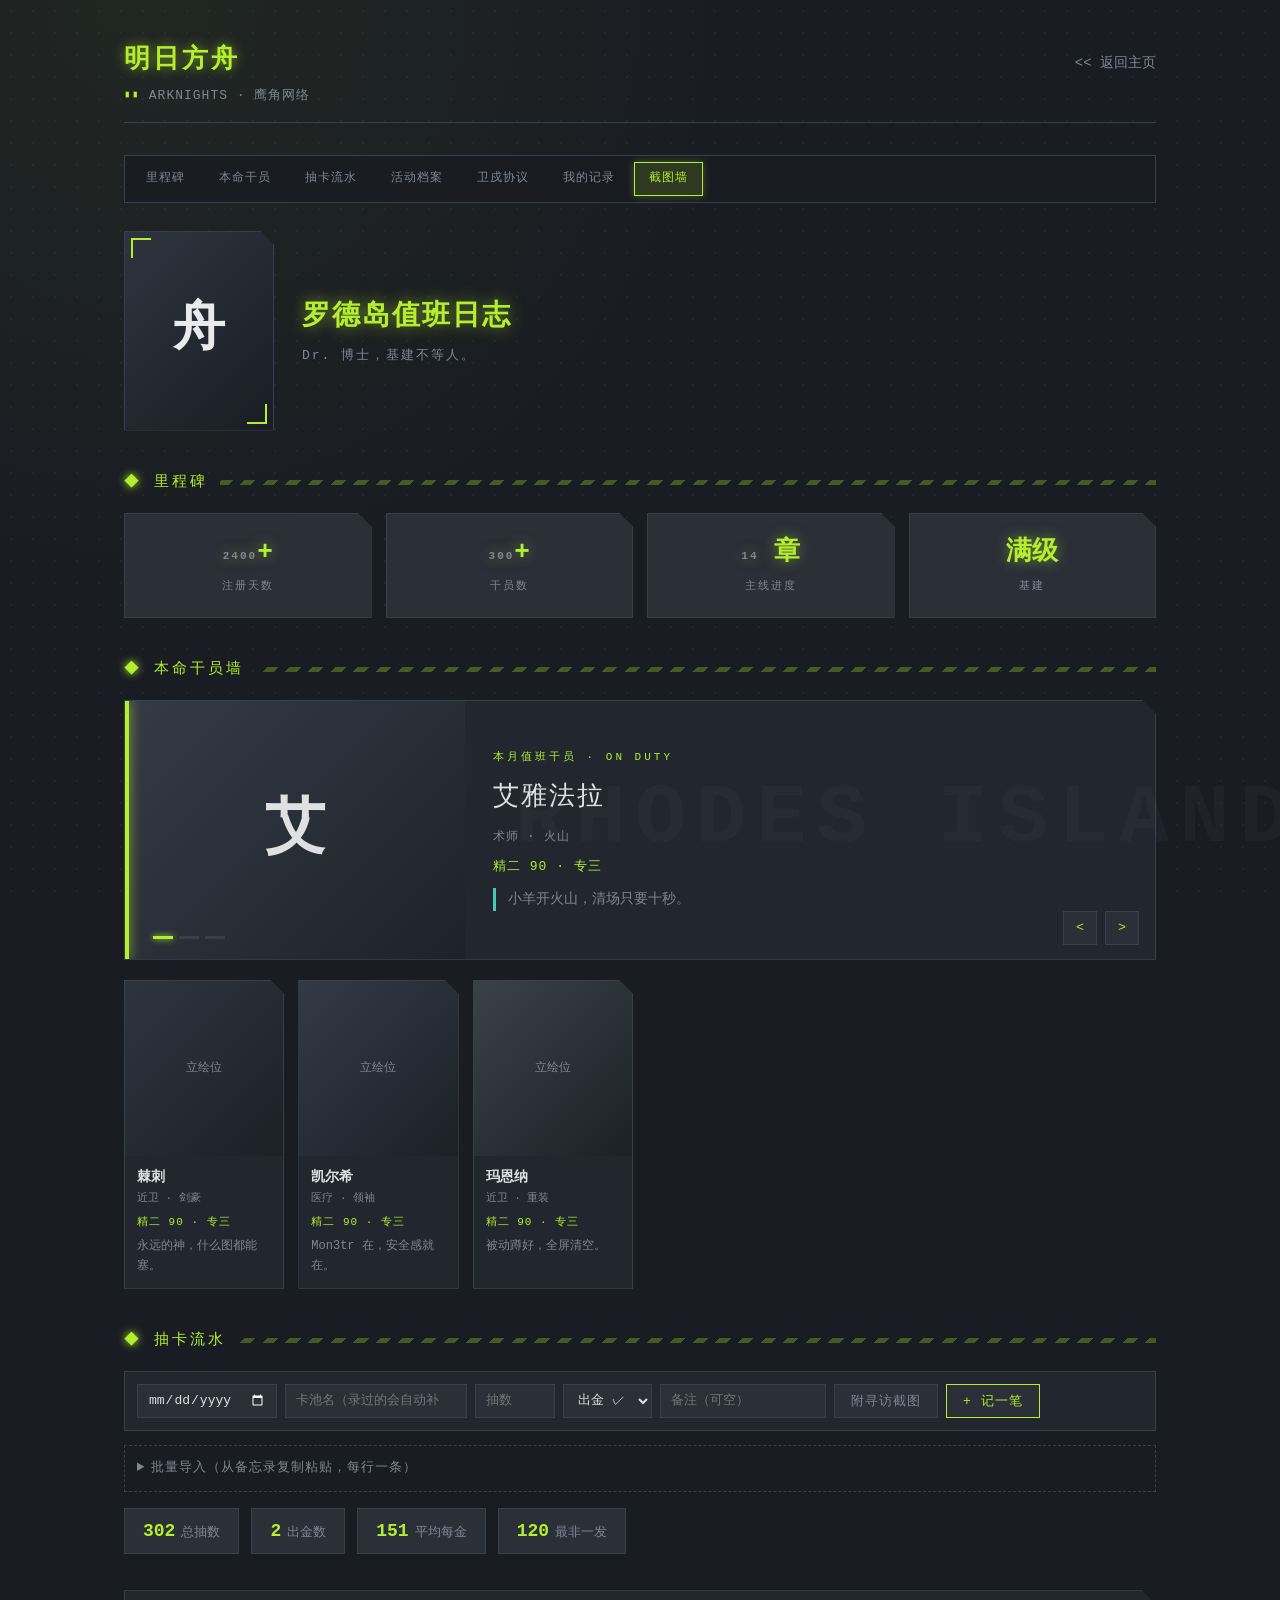
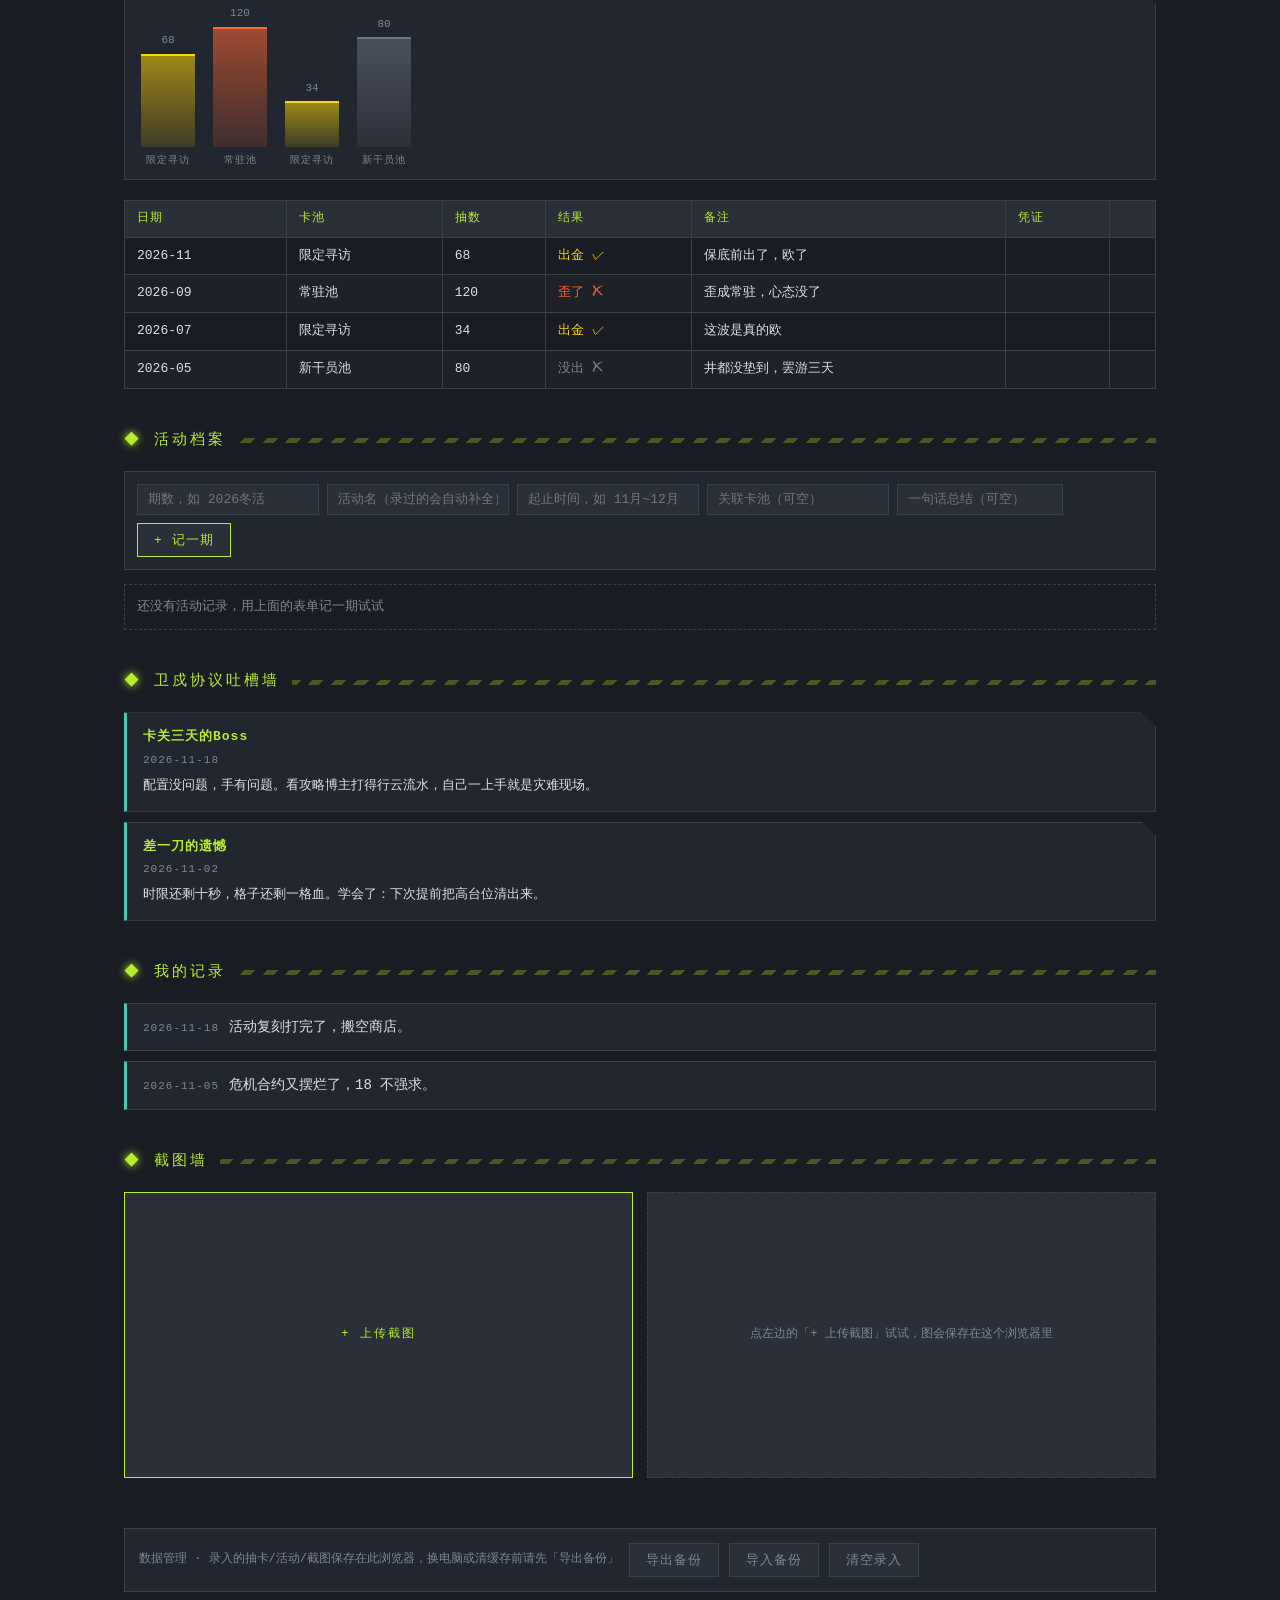
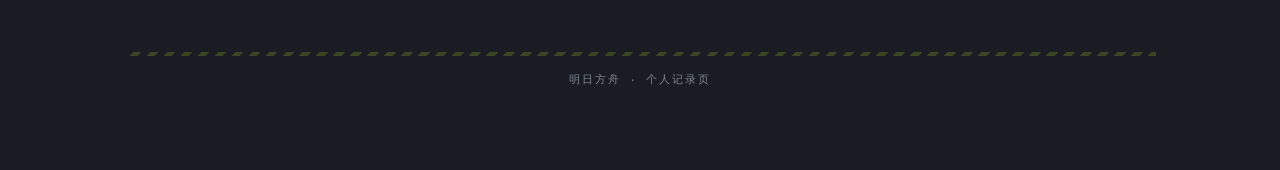
==== arknights.html @ 9fef0d07 "Add files via upload" ====
<!DOCTYPE html>
<html lang="zh-CN">
<head>
  <meta charset="UTF-8">
  <meta name="viewport" content="width=device-width, initial-scale=1.0">
  <title>明日方舟 - 我的游戏档案</title>
  <link rel="stylesheet" href="style.css">
</head>
<body class="theme-ak">
  <div class="wrap">

    <div class="topbar">
      <div>
        <h1>明日方舟</h1>
        <div class="subtitle">ARKNIGHTS · 鹰角网络</div>
      </div>
      <a class="back" href="index.html">&lt;&lt; 返回主页</a>
    </div>

    <!-- ===== 板块导航条（滚动到对应板块会自动高亮） ===== -->
    <nav class="pagenav" id="pagenav">
      <a href="#milestones">里程碑</a>
      <a href="#ops">本命干员</a>
      <a href="#gacha">抽卡流水</a>
      <a href="#events">活动档案</a>
      <a href="#rant">卫戍协议</a>
      <a href="#notes">我的记录</a>
      <a href="#shots">截图墙</a>
    </nav>

    <div class="hero">
      <!-- 想换封面图：把图片放进 covers 文件夹，然后改成 <img src="covers/ak.jpg"> -->
      <div class="poster" style="background:linear-gradient(135deg,#2e343e,#1a1d24)">舟</div>
      <div>
        <h2>罗德岛值班日志</h2>
        <div class="en">Dr. 博士，基建不等人。</div>
      </div>
    </div>

    <!-- ===== 里程碑（数字自动从0滚动） ===== -->
    <section id="milestones">
      <div class="sec-title">里程碑</div>
      <div class="milestones" id="ms"></div>
    </section>

    <!-- ===== 本命干员 ===== -->
    <section id="ops">
      <div class="sec-title">本命干员墙</div>

      <!-- 本月值班干员（大卡轮播，数据在页面底部 script 的 featured 里改） -->
      <div class="featured" id="featured"></div>

      <div class="ops">
        <!-- 加一个干员：复制一个整段 <div class="op">...</div> 改内容
             立绘：把图片放进 covers 文件夹，把占位 div 换成 <img src="covers/干员名.jpg"> -->
        <div class="op">
          <div class="art" style="background:linear-gradient(135deg,#2e343e,#1c2128)">立绘位</div>
          <div class="opinfo">
            <div class="opname">棘刺</div>
            <div class="opclass">近卫 · 剑豪</div>
            <div class="lv">精二 90 · 专三</div>
            <div class="opfav">永远的神，什么图都能塞。</div>
          </div>
        </div>
        <div class="op">
          <div class="art" style="background:linear-gradient(135deg,#333a46,#1c2128)">立绘位</div>
          <div class="opinfo">
            <div class="opname">凯尔希</div>
            <div class="opclass">医疗 · 领袖</div>
            <div class="lv">精二 90 · 专三</div>
            <div class="opfav">Mon3tr 在，安全感就在。</div>
          </div>
        </div>
        <div class="op">
          <div class="art" style="background:linear-gradient(135deg,#3a4148,#1c2128)">立绘位</div>
          <div class="opinfo">
            <div class="opname">玛恩纳</div>
            <div class="opclass">近卫 · 重装</div>
            <div class="lv">精二 90 · 专三</div>
            <div class="opfav">被动蹲好，全屏清空。</div>
          </div>
        </div>
      </div>
    </section>

    <!-- ===== 抽卡流水（表单录入，数据保存在浏览器里；想改示例数据才动底部 script 里的数组） ===== -->
    <section id="gacha">
      <div class="sec-title">抽卡流水</div>

      <form class="addform" id="gform">
        <input type="date" id="gf_date" required>
        <input type="text" id="gf_pool" placeholder="卡池名（录过的会自动补全）" list="poolList" required>
        <input type="number" id="gf_pulls" placeholder="抽数" min="1" required>
        <select id="gf_result">
          <option value="gold">出金 ✓</option>
          <option value="off">歪了 ✗</option>
          <option value="miss">没出 ✗</option>
        </select>
        <input type="text" id="gf_note" placeholder="备注（可空）" size="18">
        <input type="file" id="gf_shot" accept="image/*" hidden>
        <button class="btn ghost" type="button" id="gf_shotbtn">附寻访截图</button>
        <button class="btn" type="submit">+ 记一笔</button>
      </form>

      <details class="importbox">
        <summary>批量导入（从备忘录复制粘贴，每行一条）</summary>
        <textarea id="gbulk" placeholder="每行一条，竖线分隔：日期|卡池|抽数|结果(gold/off/miss)|备注可空&#10;例：2026-03|限定寻访|96|gold|大保底出"></textarea>
        <button class="btn ghost" id="gbulk_btn" type="button">导入</button>
        <span id="gbulk_msg"></span>
      </details>

      <div class="stats" id="gstats"></div>
      <div class="chart" id="chart"></div>
      <table class="gtable">
        <thead>
          <tr><th>日期</th><th>卡池</th><th>抽数</th><th>结果</th><th>备注</th><th>凭证</th><th></th></tr>
        </thead>
        <tbody id="gbody"></tbody>
      </table>
    </section>

    <!-- ===== 活动档案（每期活动一条，页面上直接录） ===== -->
    <section id="events">
      <div class="sec-title">活动档案</div>

      <form class="addform" id="eform">
        <input type="text" id="ef_phase" placeholder="期数，如 2026冬活" required>
        <input type="text" id="ef_name" placeholder="活动名（录过的会自动补全）" list="eventList" required>
        <input type="text" id="ef_time" placeholder="起止时间，如 11月~12月">
        <input type="text" id="ef_pool" placeholder="关联卡池（可空）" list="poolList">
        <input type="text" id="ef_sum" placeholder="一句话总结（可空）" size="18">
        <button class="btn" type="submit">+ 记一期</button>
      </form>

      <div id="eventlist"></div>
    </section>

    <!-- ===== 卫戍协议吐槽墙（复制一个 <div class="rant"> 就能加新吐槽） ===== -->
    <section id="rant">
      <div class="sec-title">卫戍协议吐槽墙</div>
      <div class="rant">
        <div class="rt">卡关三天的Boss</div>
        <div class="rd">2026-11-18</div>
        <div class="rb">配置没问题，手有问题。看攻略博主打得行云流水，自己一上手就是灾难现场。</div>
      </div>
      <div class="rant">
        <div class="rt">差一刀的遗憾</div>
        <div class="rd">2026-11-02</div>
        <div class="rb">时限还剩十秒，格子还剩一格血。学会了：下次提前把高台位清出来。</div>
      </div>
    </section>

    <!-- ===== 我的记录（复制一个 <li> 就能加新记录） ===== -->
    <section id="notes">
      <div class="sec-title">我的记录</div>
      <ul class="notes">
        <li><span class="date">2026-11-18</span>活动复刻打完了，搬空商店。</li>
        <li><span class="date">2026-11-05</span>危机合约又摆烂了，18 不强求。</li>
      </ul>
    </section>

    <!-- ===== 截图墙（点 + 上传截图，保存在浏览器里；上传后悬停可删除） ===== -->
    <section id="shots">
      <div class="sec-title">截图墙</div>
      <div class="shots" id="shotgrid"></div>
      <input type="file" id="shotfile" accept="image/*" multiple hidden>
    </section>

    <!-- ===== 数据管理（录入的数据都存在此浏览器，清缓存前先导出备份） ===== -->
    <div class="databar">
      <span>数据管理 · 录入的抽卡/活动/截图保存在此浏览器，换电脑或清缓存前请先「导出备份」</span>
      <button class="btn ghost" id="exp_btn" type="button">导出备份</button>
      <button class="btn ghost" id="imp_btn" type="button">导入备份</button>
      <button class="btn ghost" id="clr_btn" type="button">清空录入</button>
      <input type="file" id="imp_file" accept=".json" hidden>
    </div>

    <footer>明日方舟 · 个人记录页</footer>
  </div>

  <!-- 点击小图时的大图层 -->
  <div id="lightbox"><img alt=""></div>

  <!-- 自动补全候选（内容由脚本自动维护） -->
  <datalist id="poolList"></datalist>
  <datalist id="eventList"></datalist>

  <script>
    // ==================== 浏览器本地存取 ====================
    const store = {
      get(key, def) { try { return JSON.parse(localStorage.getItem(key)) ?? def } catch { return def } },
      set(key, val) { localStorage.setItem(key, JSON.stringify(val)); },
    };
    const K_GACHA = "ak_gacha", K_EVENTS = "ak_events", K_SHOTS = "ak_shots";

    // ==================== 自动补全候选维护 ====================
    function refreshDatalist(id, values) {
      document.getElementById(id).innerHTML =
        [...new Set(values.filter(Boolean))].map(v => `<option value="${v}">`).join("");
    }

    // ==================== 里程碑数据 ====================
    // target 填数字（会自动滚动），纯文字的用 text 字段
    const miles = [
      { target: 2400, suffix: "+",  label: "注册天数" },
      { target: 300,  suffix: "+",  label: "干员数" },
      { target: 14,   suffix: " 章", label: "主线进度" },
      { text: "满级",               label: "基建" },
    ];
    document.getElementById("ms").innerHTML = miles.map(m => `
      <div class="mile">
        <b>${m.text !== undefined ? m.text : `<span class="num" data-target="${m.target}">0</span>${m.suffix}`}</b>
        <span>${m.label}</span>
      </div>`).join("");

    const easeOut = p => 1 - Math.pow(1 - p, 3);
    function rollNum(el) {
      const target = +el.dataset.target, dur = 1400, t0 = performance.now();
      (function step(now) {
        const p = Math.min(1, (now - t0) / dur);
        el.textContent = Math.round(target * easeOut(p));
        if (p < 1) requestAnimationFrame(step);
      })(t0);
    }
    const numIO = new IntersectionObserver(es => es.forEach(e => {
      if (e.isIntersecting) { rollNum(e.target); numIO.unobserve(e.target); }
    }), { threshold: 0.4 });
    document.querySelectorAll(".num").forEach(el => numIO.observe(el));

    // ==================== 本月值班干员（大卡轮播） ====================
    // 加一个干员就在数组里加一项；art 填立绘路径如 "covers/羊.jpg"，留空显示占位字
    const featured = [
      { name: "艾雅法拉", cls: "术师 · 火山", lv: "精二 90 · 专三", quote: "小羊开火山，清场只要十秒。", bg: "linear-gradient(135deg,#343b45,#1e222a)", art: "" },
      { name: "史尔特尔", cls: "近卫 · 熔火", lv: "精二 90 · 专三", quote: "黄昏降临，Boss 蒸发。", bg: "linear-gradient(135deg,#3d3a33,#1e1d18)", art: "" },
      { name: "浊心斯卡蒂", cls: "辅助 · 涌潮", lv: "精二 90 · 专三", quote: "红蒂一挂，全队永动。", bg: "linear-gradient(135deg,#2c333d,#1a1f27)", art: "" },
    ];
    const featBox = document.getElementById("featured");
    let fi = 0, featTimer;

    function renderFeatured() {
      const f = featured[fi];
      featBox.innerHTML = `
        <div class="fart" style="background:${f.bg}">
          ${f.art ? `<img src="${f.art}" alt="${f.name}">` : `<div class="ph">${f.name[0]}</div>`}
        </div>
        <div class="finfo">
          <div class="ftag">本月值班干员 · ON DUTY</div>
          <div class="fname">${f.name}</div>
          <div class="fcls">${f.cls}</div>
          <div class="flv">${f.lv}</div>
          <div class="fquote">${f.quote}</div>
        </div>
        <div class="fdots">${featured.map((_, i) => `<i class="${i === fi ? "on" : ""}" data-i="${i}"></i>`).join("")}</div>
        <div class="fnav">
          <button data-d="-1">&lt;</button>
          <button data-d="1">&gt;</button>
        </div>`;
    }
    function nextFeat(d) { fi = (fi + d + featured.length) % featured.length; renderFeatured(); }
    featBox.addEventListener("click", e => {
      const btn = e.target.closest("[data-d]"), dot = e.target.closest("[data-i]");
      if (btn) nextFeat(+btn.dataset.d);
      if (dot) { fi = +dot.dataset.i; renderFeatured(); }
    });
    function autoFeat() { clearInterval(featTimer); featTimer = setInterval(() => nextFeat(1), 6000); }
    renderFeatured();
    autoFeat();

    // ==================== 抽卡流水 ====================
    // 下面是初始示例数据（只在想改示例时动它）；平时直接在页面上方的表单里录，
    // 表单录入的记录保存在浏览器 localStorage，统计/柱状图/表格全部自动重算
    // result 只能填 "gold"（出金）、"off"（歪了）、"miss"（没出）
    const baseGacha = [
      { date: "2026-11", pool: "限定寻访", pulls: 68,  result: "gold", note: "保底前出了，欧了" },
      { date: "2026-09", pool: "常驻池",   pulls: 120, result: "off",  note: "歪成常驻，心态没了" },
      { date: "2026-07", pool: "限定寻访", pulls: 34,  result: "gold", note: "这波是真的欧" },
      { date: "2026-05", pool: "新干员池", pulls: 80,  result: "miss", note: "井都没垫到，罢游三天" },
    ];
    const labels = { gold: "出金 ✓", off: "歪了 ✗", miss: "没出 ✗" };
    const cls    = { gold: "gold", off: "off", miss: "miss" };
    const colors = { gold: "#ffd700", off: "#ff6633", miss: "#6b7280" };

    let extraGacha = store.get(K_GACHA, []);
    let events = store.get(K_EVENTS, []);

    function renderGacha() {
      const all = [...extraGacha, ...baseGacha];
      refreshDatalist("poolList", [...all.map(g => g.pool), ...events.map(e => e.pool)]);

      const total = all.reduce((s, g) => s + g.pulls, 0);
      const gold  = all.filter(g => g.result === "gold").length;
      const luck  = gold ? Math.round(total / gold) : "—";
      const worst = Math.max(...all.map(g => g.pulls));
      document.getElementById("gstats").innerHTML = `
        <div class="stat"><b>${total}</b>总抽数</div>
        <div class="stat"><b>${gold}</b>出金数</div>
        <div class="stat"><b>${luck}</b>平均每金</div>
        <div class="stat"><b>${worst}</b>最非一发</div>`;

      const maxPulls = Math.max(...all.map(g => g.pulls));
      document.getElementById("chart").innerHTML = all.map((g, i) => `
        <div class="bar" title="${g.date} ${g.pool} ${g.pulls}抽">
          <div class="num">${g.pulls}</div>
          <div class="col" style="--c:${colors[g.result]}; height:${Math.round(g.pulls / maxPulls * 100)}%; animation-delay:${i * 90}ms"></div>
          <div class="pool">${g.pool}</div>
        </div>`).join("");

      document.getElementById("gbody").innerHTML = all.map((g, i) => `
        <tr>
          <td>${g.date}</td>
          <td>${g.pool}</td>
          <td>${g.pulls}</td>
          <td class="${cls[g.result]}">${labels[g.result]}</td>
          <td>${g.note}</td>
          <td>${g.shot ? `<img class="ev" src="${g.shot}" alt="寻访截图" title="点击放大">` : ""}</td>
          <td class="opcol">${i < extraGacha.length ? `<button class="rowdel" data-i="${i}" title="删除这条">✕</button>` : ""}</td>
        </tr>`).join("");
    }
    renderGacha();

    // 单条录入（可附一张寻访记录截图）
    let pendingShot = null;
    const gfShotBtn = document.getElementById("gf_shotbtn");
    document.getElementById("gf_shotbtn").addEventListener("click", () => document.getElementById("gf_shot").click());
    document.getElementById("gf_shot").addEventListener("change", async e => {
      if (!e.target.files[0]) return;
      try {
        pendingShot = await compress(e.target.files[0]);
        gfShotBtn.textContent = "已附截图 ✓";
      } catch { alert("这张图读不出来，换一张试试"); }
      e.target.value = "";
    });

    document.getElementById("gform").addEventListener("submit", e => {
      e.preventDefault();
      extraGacha.unshift({
        date:   document.getElementById("gf_date").value,
        pool:   document.getElementById("gf_pool").value.trim(),
        pulls:  +document.getElementById("gf_pulls").value,
        result: document.getElementById("gf_result").value,
        note:   document.getElementById("gf_note").value.trim(),
        shot:   pendingShot || "",
      });
      store.set(K_GACHA, extraGacha);
      e.target.reset();
      pendingShot = null;
      gfShotBtn.textContent = "附寻访截图";
      renderGacha();
    });

    // 删除单条录入的记录（悬停行尾出现 ✕）
    document.getElementById("gbody").addEventListener("click", e => {
      const del = e.target.closest(".rowdel");
      if (del && confirm("删除这条抽卡记录？（示例数据不可删）")) {
        extraGacha.splice(+del.dataset.i, 1);
        store.set(K_GACHA, extraGacha);
        renderGacha();
      }
    });

    // 批量导入：每行一条，竖线分隔 日期|卡池|抽数|结果|备注
    document.getElementById("gbulk_btn").addEventListener("click", () => {
      const lines = document.getElementById("gbulk").value.trim().split("\n").filter(Boolean);
      let ok = 0, bad = 0;
      for (const line of lines) {
        const [date, pool, pulls, result, note] = line.split("|").map(s => (s || "").trim());
        if (date && pool && +pulls > 0 && ["gold", "off", "miss"].includes(result)) {
          extraGacha.unshift({ date, pool, pulls: +pulls, result, note: note || "" });
          ok++;
        } else bad++;
      }
      store.set(K_GACHA, extraGacha);
      document.getElementById("gbulk").value = "";
      document.getElementById("gbulk_msg").textContent = `导入 ${ok} 条` + (bad ? `，跳过格式错误的 ${bad} 条` : "");
      renderGacha();
    });

    // ==================== 活动档案 ====================
    function renderEvents() {
      refreshDatalist("eventList", events.map(e => e.name));
      refreshDatalist("poolList", [...baseGacha.map(g => g.pool), ...extraGacha.map(g => g.pool), ...events.map(e => e.pool)]);
      document.getElementById("eventlist").innerHTML = events.map((ev, i) => `
        <div class="event">
          <div class="ephase">${ev.phase}</div>
          <div class="ebody">
            <div class="ename">${ev.name}<span class="etime">${ev.time}</span></div>
            ${ev.pool ? `<div class="epool">关联卡池：${ev.pool}</div>` : ""}
            ${ev.sum ? `<div class="esum">${ev.sum}</div>` : ""}
          </div>
          <button class="rowdel" data-ev="${i}" title="删除这期">✕</button>
        </div>`).join("") || `<div class="importbox">还没有活动记录，用上面的表单记一期试试</div>`;
    }
    renderEvents();

    document.getElementById("eform").addEventListener("submit", e => {
      e.preventDefault();
      events.unshift({
        phase: document.getElementById("ef_phase").value.trim(),
        name:  document.getElementById("ef_name").value.trim(),
        time:  document.getElementById("ef_time").value.trim(),
        pool:  document.getElementById("ef_pool").value.trim(),
        sum:   document.getElementById("ef_sum").value.trim(),
      });
      store.set(K_EVENTS, events);
      e.target.reset();
      renderEvents();
    });
    document.getElementById("eventlist").addEventListener("click", e => {
      const del = e.target.closest(".rowdel");
      if (del && confirm("删除这期活动记录？")) {
        events.splice(+del.dataset.ev, 1);
        store.set(K_EVENTS, events);
        renderEvents();
      }
    });

    // ==================== 截图墙 ====================
    let shots = store.get(K_SHOTS, []);
    const shotGrid = document.getElementById("shotgrid");
    const shotFile = document.getElementById("shotfile");

    function renderShots() {
      shotGrid.innerHTML = `
        <div class="shot up" id="shotup">+ 上传截图</div>
        ${shots.map((s, i) => `
          <div class="shot"><img src="${s}" alt="截图${i + 1}">
            <button class="del" data-i="${i}" title="删除">✕</button>
          </div>`).join("")}
        ${shots.length === 0 ? `<div class="shot">点左边的「+ 上传截图」试试，图会保存在这个浏览器里</div>` : ""}`;
    }
    renderShots();

    shotGrid.addEventListener("click", e => {
      if (e.target.id === "shotup") shotFile.click();
      const del = e.target.closest(".del");
      if (del && confirm("确定删除这张截图吗？")) {
        shots.splice(+del.dataset.i, 1);
        store.set(K_SHOTS, shots);
        renderShots();
      }
    });

    // 图片压缩后再存（避免占满浏览器存储）：最长边压到 1280，JPEG 82% 质量
    function compress(file) {
      return new Promise((resolve, reject) => {
        const img = new Image();
        img.onload = () => {
          const scale = Math.min(1, 1280 / Math.max(img.width, img.height));
          const c = document.createElement("canvas");
          c.width = Math.round(img.width * scale);
          c.height = Math.round(img.height * scale);
          c.getContext("2d").drawImage(img, 0, 0, c.width, c.height);
          resolve(c.toDataURL("image/jpeg", 0.82));
        };
        img.onerror = reject;
        img.src = URL.createObjectURL(file);
      });
    }
    shotFile.addEventListener("change", async () => {
      for (const f of shotFile.files) {
        try { shots.push(await compress(f)); }
        catch { alert("这张图读不出来，换一张试试"); }
      }
      try {
        store.set(K_SHOTS, shots);
      } catch {
        alert("浏览器存储快满了，删几张旧截图再传");
        shots = store.get(K_SHOTS, []);
      }
      shotFile.value = "";
      renderShots();
    });

    // ==================== 大图查看层（点缩略图放大，点任意处关闭） ====================
    const lightbox = document.getElementById("lightbox");
    document.addEventListener("click", e => {
      const ev = e.target.closest(".ev, .evimg");
      if (ev) {
        lightbox.querySelector("img").src = ev.src;
        lightbox.classList.add("on");
        return;
      }
      if (e.target.closest("#lightbox")) lightbox.classList.remove("on");
    });

    // ==================== 数据备份（导出/导入/清空） ====================
    document.getElementById("exp_btn").addEventListener("click", () => {
      const blob = new Blob([JSON.stringify({ gacha: extraGacha, events, shots }, null, 2)], { type: "application/json" });
      const a = document.createElement("a");
      a.href = URL.createObjectURL(blob);
      a.download = "arknights-backup.json";
      a.click();
      URL.revokeObjectURL(a.href);
    });
    document.getElementById("imp_btn").addEventListener("click", () => document.getElementById("imp_file").click());
    document.getElementById("imp_file").addEventListener("change", e => {
      const fr = new FileReader();
      fr.onload = () => {
        try {
          const data = JSON.parse(fr.result);
          if (Array.isArray(data.gacha)) { extraGacha = data.gacha; store.set(K_GACHA, extraGacha); }
          if (Array.isArray(data.events)) { events = data.events; store.set(K_EVENTS, events); }
          if (Array.isArray(data.shots)) { shots = data.shots; store.set(K_SHOTS, shots); }
          renderGacha();
          renderEvents();
          renderShots();
          alert("备份已恢复");
        } catch { alert("备份文件格式不对，选导出时下载的那个 json"); }
      };
      fr.readAsText(e.target.files[0]);
      e.target.value = "";
    });
    document.getElementById("clr_btn").addEventListener("click", () => {
      if (!confirm("清空所有页面录入的抽卡记录、活动档案和上传的截图？（初始示例数据不受影响）")) return;
      localStorage.removeItem(K_GACHA);
      localStorage.removeItem(K_EVENTS);
      localStorage.removeItem(K_SHOTS);
      extraGacha = []; events = []; shots = [];
      renderGacha();
      renderEvents();
      renderShots();
    });

    // ==================== 导航条滚动高亮 ====================
    const navLinks = [...document.querySelectorAll("#pagenav a")];
    const secIO = new IntersectionObserver(es => es.forEach(e => {
      if (e.isIntersecting) {
        navLinks.forEach(l => l.classList.toggle("active", l.hash === "#" + e.target.id));
      }
    }), { rootMargin: "-25% 0px -65% 0px" });
    document.querySelectorAll("section[id]").forEach(s => secIO.observe(s));
  </script>
</body>
</html>
---- style.css ----
/* ===== 我的游戏档案 - 全站共用样式 ===== */

:root {
  --bg: #0a0a0f;
  --card: #12121a;
  --muted: #1c1c2e;
  --text: #e0e0e0;
  --text-dim: #6b7280;
  --border: #2a2a3a;
  --accent: #00ff88;
  --accent2: #ff00ff;
}

/* 每个页面的主题色 */
body.theme-hsr     { --accent: #00d4ff; --accent2: #9d5cff; }
/* 明日方舟专区：游戏内UI风（深灰蓝底 + 酸性绿点缀 + 工业点阵底纹） */
body.theme-ak      {
  --accent: #b5ee2e;
  --accent2: #46c8b2;
  --bg: #191c22;
  --card: #22262e;
  --muted: #2a2f38;
  --text: #dde1e6;
  --text-dim: #7f8794;
  --border: #38404b;
  background:
    radial-gradient(circle at 12% 0%, rgba(181, 238, 46, 0.05), transparent 42%),
    radial-gradient(rgba(255, 255, 255, 0.04) 1px, transparent 1.4px),
    var(--bg);
  background-size: auto, 22px 22px, auto;
  background-attachment: fixed;
}
/* 工业底纹下关闭 CRT 扫描线，画面更干净 */
body.theme-ak::before { display: none; }
body.theme-endfield{ --accent: #ff8800; --accent2: #ff3366; }

* { margin: 0; padding: 0; box-sizing: border-box; }

body {
  background: var(--bg);
  color: var(--text);
  font-family: "JetBrains Mono", "Fira Code", Consolas, monospace;
  line-height: 1.6;
  min-height: 100vh;
}

/* 顶部装饰扫描线 */
body::before {
  content: "";
  position: fixed;
  inset: 0;
  pointer-events: none;
  background: repeating-linear-gradient(
    0deg, transparent 0 3px, rgba(0, 0, 0, 0.12) 3px 4px);
  z-index: 999;
}

.wrap { max-width: 1080px; margin: 0 auto; padding: 40px 24px 80px; }

/* ===== 顶栏 ===== */
.topbar {
  display: flex;
  align-items: baseline;
  justify-content: space-between;
  gap: 16px;
  border-bottom: 1px solid var(--border);
  padding-bottom: 16px;
  margin-bottom: 32px;
}

h1 {
  font-family: "Orbitron", Consolas, monospace;
  font-size: 26px;
  letter-spacing: 3px;
  color: var(--accent);
  text-shadow: 0 0 12px color-mix(in srgb, var(--accent) 60%, transparent);
}

.topbar .back {
  color: var(--text-dim);
  text-decoration: none;
  font-size: 14px;
  transition: color 150ms;
}
.topbar .back:hover { color: var(--accent); }

.subtitle { color: var(--text-dim); font-size: 13px; margin-top: 4px; letter-spacing: 1px; }

/* ===== 统计条 ===== */
.stats {
  display: flex;
  flex-wrap: wrap;
  gap: 12px;
  margin-bottom: 36px;
}
.stat {
  background: var(--muted);
  border: 1px solid var(--border);
  padding: 8px 18px;
  font-size: 13px;
  color: var(--text-dim);
}
.stat b { color: var(--accent); font-size: 18px; margin-right: 6px; }

/* ===== 专区入口卡片（主页） ===== */
.zones { display: grid; grid-template-columns: repeat(auto-fit, minmax(280px, 1fr)); gap: 20px; }

.zone {
  position: relative;
  display: block;
  text-decoration: none;
  background: var(--card);
  border: 1px solid var(--border);
  padding: 26px 24px 22px;
  overflow: hidden;
  transition: transform 150ms cubic-bezier(0.4, 0, 0.2, 1), border-color 150ms;
}
.zone:hover {
  transform: translateY(-4px);
  border-color: var(--z, var(--accent));
  box-shadow: 0 8px 30px color-mix(in srgb, var(--z, var(--accent)) 22%, transparent);
}
.zone::after {
  content: "";
  position: absolute;
  top: 0; left: 0;
  width: 4px; height: 100%;
  background: var(--z, var(--accent));
  box-shadow: 0 0 14px var(--z, var(--accent));
}
.zone .tag {
  font-size: 11px;
  letter-spacing: 2px;
  color: var(--z, var(--accent));
}
.zone h2 {
  font-family: "Orbitron", Consolas, monospace;
  font-size: 20px;
  margin: 8px 0 6px;
  color: var(--text);
}
.zone p { font-size: 13px; color: var(--text-dim); }
.zone .go {
  display: inline-block;
  margin-top: 14px;
  font-size: 12px;
  color: var(--z, var(--accent));
}
.zone .glyph {
  position: absolute;
  right: 10px; bottom: 4px;
  font-size: 64px;
  font-weight: 700;
  color: color-mix(in srgb, var(--z, var(--accent)) 14%, transparent);
  user-select: none;
}

/* ===== 区块标题 ===== */
.sec-title {
  font-family: "Orbitron", Consolas, monospace;
  font-size: 15px;
  letter-spacing: 3px;
  color: var(--accent);
  margin: 40px 0 18px;
  display: flex;
  align-items: center;
  gap: 12px;
}
.sec-title::after { content: ""; flex: 1; height: 1px; background: var(--border); }

/* ===== 收藏卡片墙 ===== */
.wall { display: grid; grid-template-columns: repeat(auto-fill, minmax(200px, 1fr)); gap: 16px; }

.gcard {
  background: var(--card);
  border: 1px solid var(--border);
  transition: transform 150ms, border-color 150ms;
}
.gcard:hover { transform: translateY(-3px); border-color: var(--accent); }

.gcard .cover {
  height: 110px;
  display: flex;
  align-items: center;
  justify-content: center;
  font-family: "Orbitron", Consolas, monospace;
  font-size: 34px;
  font-weight: 700;
  color: rgba(255, 255, 255, 0.85);
  text-shadow: 0 0 16px rgba(0, 0, 0, 0.6);
}
.gcard .cover img { width: 100%; height: 100%; object-fit: cover; }

.gcard .info { padding: 12px 14px 14px; }
.gcard .gname { font-size: 14px; font-weight: bold; }
.gcard .meta { font-size: 11px; color: var(--text-dim); margin-top: 4px; display: flex; gap: 8px; flex-wrap: wrap; }
.gcard .comment { font-size: 12px; color: var(--text-dim); margin-top: 8px; }
.gcard .link { display: inline-block; margin-top: 8px; font-size: 12px; color: var(--accent); text-decoration: none; }
.gcard .link:hover { text-shadow: 0 0 8px var(--accent); }

/* 状态徽章 */
.badge {
  font-size: 10px;
  padding: 2px 8px;
  letter-spacing: 1px;
  border: 1px solid;
}
.badge-playing { color: #00ff88; border-color: #00ff88; }
.badge-done    { color: #00d4ff; border-color: #00d4ff; }
.badge-wish    { color: #ff00ff; border-color: #ff00ff; }
.badge-dropped { color: #ff3366; border-color: #ff3366; }

/* ===== 专页内容 ===== */
.hero {
  display: flex;
  gap: 28px;
  align-items: center;
  margin-bottom: 8px;
}
.hero .poster {
  width: 150px; height: 200px;
  flex: none;
  display: flex;
  align-items: center;
  justify-content: center;
  font-family: "Orbitron", Consolas, monospace;
  font-size: 52px;
  font-weight: 700;
  color: rgba(255, 255, 255, 0.9);
  border: 1px solid var(--border);
}
.hero .poster img { width: 100%; height: 100%; object-fit: cover; }
.hero h2 {
  font-family: "Orbitron", Consolas, monospace;
  font-size: 28px;
  letter-spacing: 2px;
  color: var(--accent);
  text-shadow: 0 0 16px color-mix(in srgb, var(--accent) 55%, transparent);
}
.hero .en { color: var(--text-dim); font-size: 13px; letter-spacing: 2px; margin-top: 6px; }

.facts {
  display: flex;
  flex-wrap: wrap;
  gap: 12px;
  margin: 24px 0 8px;
}
.fact {
  background: var(--muted);
  border: 1px solid var(--border);
  border-left: 3px solid var(--accent);
  padding: 10px 18px;
  font-size: 13px;
  color: var(--text-dim);
}
.fact b { display: block; color: var(--text); font-size: 14px; margin-top: 2px; }

.notes { list-style: none; }
.notes li {
  padding: 12px 16px;
  border: 1px solid var(--border);
  border-left: 3px solid var(--accent2);
  background: var(--card);
  margin-bottom: 10px;
  font-size: 14px;
}
.notes .date { color: var(--text-dim); font-size: 11px; letter-spacing: 1px; margin-right: 10px; }

.shots { display: grid; grid-template-columns: repeat(auto-fit, minmax(220px, 1fr)); gap: 14px; }
.shot {
  aspect-ratio: 16 / 9;
  border: 1px dashed var(--border);
  background: var(--muted);
  display: flex;
  align-items: center;
  justify-content: center;
  color: var(--text-dim);
  font-size: 12px;
  overflow: hidden;
}
.shot img { width: 100%; height: 100%; object-fit: cover; }

/* 页脚 */
footer {
  margin-top: 60px;
  border-top: 1px solid var(--border);
  padding-top: 16px;
  color: var(--text-dim);
  font-size: 11px;
  letter-spacing: 2px;
  text-align: center;
}

/* 呼吸光效果（标题） */
@keyframes breathe {
  0%, 100% { text-shadow: 0 0 8px color-mix(in srgb, var(--accent) 40%, transparent); }
  50%      { text-shadow: 0 0 22px color-mix(in srgb, var(--accent) 80%, transparent); }
}
h1, .hero h2 { animation: breathe 4s ease-in-out infinite; }

@media (prefers-reduced-motion: reduce) {
  h1, .hero h2 { animation: none; }
  * { transition: none !important; }
}
/* ===== 里程碑数据 ===== */
.milestones { display: grid; grid-template-columns: repeat(auto-fit, minmax(140px, 1fr)); gap: 14px; }
.mile {
  background: var(--muted);
  border: 1px solid var(--border);
  padding: 18px 12px;
  text-align: center;
}
.mile b {
  display: block;
  font-family: "Orbitron", Consolas, monospace;
  font-size: 26px;
  color: var(--accent);
  text-shadow: 0 0 14px color-mix(in srgb, var(--accent) 50%, transparent);
}
.mile span { font-size: 11px; color: var(--text-dim); letter-spacing: 2px; }

/* ===== 本命干员墙 ===== */
.ops { display: grid; grid-template-columns: repeat(auto-fill, minmax(150px, 1fr)); gap: 14px; }
.op {
  background: var(--card);
  border: 1px solid var(--border);
  transition: transform 150ms, border-color 150ms;
}
.op:hover { transform: translateY(-3px); border-color: var(--accent); }
.op .art {
  height: 175px;
  display: flex;
  align-items: center;
  justify-content: center;
  color: var(--text-dim);
  font-size: 12px;
  overflow: hidden;
}
.op .art img { width: 100%; height: 100%; object-fit: cover; object-position: top; }
.op .opinfo { padding: 10px 12px 12px; }
.op .opname { font-size: 14px; font-weight: bold; }
.op .opclass { font-size: 11px; color: var(--text-dim); margin-top: 2px; }
.op .lv { font-size: 11px; color: var(--accent); margin-top: 6px; letter-spacing: 1px; }
.op .opfav { font-size: 12px; color: var(--text-dim); margin-top: 6px; }

/* ===== 抽卡流水 ===== */
.gtable { width: 100%; border-collapse: collapse; font-size: 13px; }
.gtable th, .gtable td {
  border: 1px solid var(--border);
  padding: 8px 12px;
  text-align: left;
}
.gtable th {
  background: var(--muted);
  color: var(--accent);
  font-weight: normal;
  font-size: 12px;
  letter-spacing: 1px;
}
.gtable tr:hover td { background: color-mix(in srgb, var(--accent) 6%, transparent); }
.gold { color: #ffd700; }
.off  { color: #ff6633; }
.miss { color: var(--text-dim); }

/* ===== 卫戍协议吐槽墙 ===== */
.rant {
  border: 1px solid var(--border);
  border-left: 3px solid var(--accent2);
  background: var(--card);
  padding: 14px 16px;
  margin-bottom: 10px;
}
.rant .rt { color: var(--accent); font-size: 13px; font-weight: bold; letter-spacing: 1px; }
.rant .rd { color: var(--text-dim); font-size: 11px; margin: 4px 0 6px; letter-spacing: 1px; }
.rant .rb { font-size: 13px; }
/* ===== 板块导航条 ===== */
.pagenav {
  position: sticky;
  top: 0;
  z-index: 100;
  display: flex;
  gap: 4px;
  padding: 6px;
  margin-bottom: 28px;
  border: 1px solid var(--border);
  background: color-mix(in srgb, var(--bg) 85%, transparent);
  backdrop-filter: blur(8px);
  overflow-x: auto;
}
.pagenav a {
  color: var(--text-dim);
  font-size: 12px;
  letter-spacing: 1px;
  text-decoration: none;
  padding: 6px 14px;
  white-space: nowrap;
  border: 1px solid transparent;
  transition: all 150ms;
}
.pagenav a:hover { color: var(--accent); }
.pagenav a.active {
  color: var(--accent);
  border-color: var(--accent);
  box-shadow: 0 0 8px color-mix(in srgb, var(--accent) 30%, transparent);
}
section[id] { scroll-margin-top: 70px; }

/* ===== 值班干员大卡（轮播） ===== */
.featured {
  position: relative;
  display: flex;
  min-height: 260px;
  margin-bottom: 20px;
  border: 1px solid var(--border);
  background: var(--card);
  overflow: hidden;
}
.featured .fart { width: 340px; flex: none; overflow: hidden; }
.featured .fart .ph {
  width: 100%; height: 100%;
  display: flex; align-items: center; justify-content: center;
  font-family: "Orbitron", Consolas, monospace;
  font-size: 60px; font-weight: 700;
  color: rgba(255, 255, 255, 0.85);
}
.featured .fart img { width: 100%; height: 100%; object-fit: cover; object-position: top; }
.featured .finfo {
  flex: 1;
  padding: 28px;
  display: flex;
  flex-direction: column;
  justify-content: center;
  gap: 10px;
  animation: fadein 400ms ease-out;
}
@keyframes fadein { from { opacity: 0; transform: translateY(8px); } }
.featured .ftag { font-size: 11px; letter-spacing: 3px; color: var(--accent); }
.featured .fname { font-family: "Orbitron", Consolas, monospace; font-size: 26px; letter-spacing: 2px; }
.featured .fcls { font-size: 12px; color: var(--text-dim); letter-spacing: 1px; }
.featured .flv { font-size: 13px; color: var(--accent); letter-spacing: 1px; }
.featured .fquote { font-size: 14px; color: var(--text-dim); border-left: 3px solid var(--accent2); padding-left: 12px; }
.featured .fnav { position: absolute; right: 16px; bottom: 14px; display: flex; gap: 8px; }
.featured .fnav button {
  width: 34px; height: 34px;
  background: var(--muted);
  border: 1px solid var(--border);
  color: var(--accent);
  cursor: pointer;
  font-family: inherit;
  transition: all 150ms;
}
.featured .fnav button:hover { border-color: var(--accent); box-shadow: 0 0 8px color-mix(in srgb, var(--accent) 40%, transparent); }
.featured .fdots { position: absolute; left: 28px; bottom: 20px; display: flex; gap: 6px; }
.featured .fdots i {
  width: 20px; height: 3px;
  background: var(--border);
  cursor: pointer;
}
.featured .fdots i.on { background: var(--accent); box-shadow: 0 0 6px var(--accent); }

/* 干员小卡：hover 立绘放大特写 */
.op .art img { transition: transform 300ms cubic-bezier(0.4, 0, 0.2, 1); }
.op:hover .art img { transform: scale(1.12); }

/* ===== 抽卡柱状图 ===== */
.chart {
  display: flex;
  align-items: flex-end;
  gap: 18px;
  height: 190px;
  padding: 14px 16px 10px;
  margin-bottom: 20px;
  border: 1px solid var(--border);
  background: var(--card);
  overflow-x: auto;
}
.bar {
  flex: none;
  width: 54px;
  height: 100%;
  display: flex;
  flex-direction: column;
  align-items: center;
  justify-content: flex-end;
}
.bar .col {
  width: 100%;
  min-height: 6px;
  border-top: 2px solid var(--c);
  background: linear-gradient(180deg, color-mix(in srgb, var(--c) 55%, transparent), transparent 130%);
  animation: grow 700ms cubic-bezier(0.4, 0, 0.2, 1) backwards;
}
@keyframes grow { from { height: 0; } }
.bar .num { font-size: 11px; color: var(--text-dim); margin-bottom: 4px; }
.bar .pool { font-size: 10px; color: var(--text-dim); margin-top: 6px; letter-spacing: 1px; white-space: nowrap; }

/* ===== 里程碑数字 ===== */
.mile b { font-variant-numeric: tabular-nums; }

/* ===== 罗德岛工业风（仅明日方舟专区生效） ===== */
/* 警戒条纹分隔线 */
.theme-ak .sec-title::after {
  content: "";
  flex: 1;
  height: 5px;
  background: repeating-linear-gradient(
    -45deg,
    color-mix(in srgb, var(--accent) 65%, transparent) 0 8px,
    transparent 8px 16px);
  opacity: 0.45;
}
/* 菱形装饰 */
.theme-ak .sec-title::before { content: "◆"; color: var(--accent); text-shadow: 0 0 8px var(--accent); }
/* 卡片斜切角 */
.theme-ak .op,
.theme-ak .mile,
.theme-ak .rant,
.theme-ak .fact,
.theme-ak .chart,
.theme-ak .featured,
.theme-ak .hero .poster,
.theme-ak .gcard {
  clip-path: polygon(0 0, calc(100% - 14px) 0, 100% 14px, 100% 100%, 0 100%);
}
/* 副标题装饰符号 */
.theme-ak .topbar .subtitle::before { content: "▮▮ "; color: var(--accent); }

/* ---- 二次打磨：质感与细节 ---- */
/* 右下角大字水印（工业海报感） */
body.theme-ak::after {
  content: "RHODES ISLAND";
  position: fixed;
  right: -20px;
  bottom: 14px;
  font-family: "Orbitron", Consolas, monospace;
  font-size: 84px;
  font-weight: 700;
  letter-spacing: 10px;
  color: rgba(221, 225, 230, 0.03);
  pointer-events: none;
  user-select: none;
  z-index: 0;
}
/* 卡片悬停提亮（斜切角下比阴影更自然） */
.theme-ak .op:hover,
.theme-ak .event:hover,
.theme-ak .mile:hover,
.theme-ak .rant:hover,
.theme-ak .chart:hover,
.theme-ak .featured:hover,
.theme-ak .gcard:hover { filter: brightness(1.1); }
/* 导航激活态加底色填充 */
.theme-ak .pagenav a.active { background: color-mix(in srgb, var(--accent) 14%, transparent); }
/* 抽卡表格斑马纹 */
.theme-ak .gtable tbody tr:nth-child(even) td { background: rgba(255, 255, 255, 0.022); }
/* 值班干员大卡左侧发光竖条 */
.theme-ak .featured::before {
  content: "";
  position: absolute;
  left: 0;
  top: 0;
  bottom: 0;
  width: 4px;
  background: var(--accent);
  box-shadow: 0 0 12px var(--accent);
  z-index: 2;
}
/* 海报四角括号（HUD 风取景框） */
.theme-ak .hero .poster { position: relative; }
.theme-ak .hero .poster::before,
.theme-ak .hero .poster::after {
  content: "";
  position: absolute;
  width: 18px;
  height: 18px;
  z-index: 2;
}
.theme-ak .hero .poster::before {
  top: 6px;
  left: 6px;
  border-top: 2px solid var(--accent);
  border-left: 2px solid var(--accent);
}
.theme-ak .hero .poster::after {
  bottom: 6px;
  right: 6px;
  border-bottom: 2px solid var(--accent);
  border-right: 2px solid var(--accent);
}
/* 页脚上方警戒条纹 */
.theme-ak footer { border-top: 0; position: relative; padding-top: 20px; }
.theme-ak footer::before {
  content: "";
  position: absolute;
  top: 0;
  left: 0;
  right: 0;
  height: 4px;
  background: repeating-linear-gradient(-45deg, color-mix(in srgb, var(--accent) 50%, transparent) 0 6px, transparent 6px 12px);
  opacity: 0.4;
}
/* 滚动条统一风格 */
.theme-ak ::-webkit-scrollbar { width: 8px; height: 8px; }
.theme-ak ::-webkit-scrollbar-track { background: var(--bg); }
.theme-ak ::-webkit-scrollbar-thumb { background: var(--border); }
.theme-ak ::-webkit-scrollbar-thumb:hover { background: var(--accent); }
/* ===== 页面内录入（表单 / 按钮 / 批量导入） ===== */
.addform {
  display: flex;
  flex-wrap: wrap;
  gap: 8px;
  margin-bottom: 14px;
  padding: 12px;
  border: 1px solid var(--border);
  background: var(--card);
}
.addform input, .addform select {
  background: var(--muted);
  border: 1px solid var(--border);
  color: var(--text);
  padding: 7px 10px;
  font-family: inherit;
  font-size: 13px;
  color-scheme: dark;
}
.addform input:focus, .addform select:focus, .importbox textarea:focus {
  outline: none;
  border-color: var(--accent);
  box-shadow: 0 0 6px color-mix(in srgb, var(--accent) 35%, transparent);
}
.addform input[type="date"] { width: 140px; }
.addform input[type="number"] { width: 80px; }

.btn {
  background: var(--muted);
  border: 1px solid var(--accent);
  color: var(--accent);
  padding: 7px 16px;
  cursor: pointer;
  font-family: inherit;
  font-size: 13px;
  letter-spacing: 1px;
  transition: all 150ms;
}
.btn:hover { box-shadow: 0 0 10px color-mix(in srgb, var(--accent) 40%, transparent); }
.btn.ghost { border-color: var(--border); color: var(--text-dim); }
.btn.ghost:hover { border-color: var(--accent); color: var(--accent); box-shadow: none; }

.importbox {
  border: 1px dashed var(--border);
  padding: 12px;
  margin-bottom: 16px;
  font-size: 13px;
  color: var(--text-dim);
}
.importbox summary { cursor: pointer; letter-spacing: 1px; }
.importbox summary:hover { color: var(--accent); }
.importbox textarea {
  width: 100%;
  min-height: 72px;
  margin: 10px 0 8px;
  padding: 8px;
  background: var(--muted);
  border: 1px solid var(--border);
  color: var(--text);
  font-family: inherit;
  font-size: 13px;
  resize: vertical;
}

/* ===== 截图上传 / 删除 ===== */
.shot { position: relative; }
.shot.up {
  cursor: pointer;
  border-style: solid;
  border-color: var(--accent);
  color: var(--accent);
  letter-spacing: 2px;
  transition: all 150ms;
}
.shot.up:hover { background: color-mix(in srgb, var(--accent) 10%, var(--muted)); }
.shot .del {
  position: absolute;
  top: 6px; right: 6px;
  width: 26px; height: 26px;
  display: none;
  background: rgba(0, 0, 0, 0.65);
  border: 1px solid #ff3366;
  color: #ff3366;
  cursor: pointer;
  font-family: inherit;
}
.shot:hover .del { display: block; }

/* ===== 数据管理条 ===== */
.databar {
  display: flex;
  flex-wrap: wrap;
  align-items: center;
  gap: 10px;
  margin-top: 50px;
  padding: 14px;
  border: 1px solid var(--border);
  background: var(--card);
  font-size: 12px;
  color: var(--text-dim);
}
/* ===== 寻访记录截图（表格内缩略图 + 放大层） ===== */
.ev {
  width: 56px;
  height: 32px;
  object-fit: cover;
  border: 1px solid var(--border);
  cursor: zoom-in;
  display: block;
}
#lightbox {
  position: fixed;
  inset: 0;
  z-index: 1000;
  display: none;
  align-items: center;
  justify-content: center;
  background: rgba(0, 0, 0, 0.85);
  cursor: zoom-out;
}
#lightbox.on { display: flex; }
#lightbox img { max-width: 92%; max-height: 92%; border: 1px solid var(--accent); }

/* ===== 表格行 / 活动条目的删除按钮（悬停显示） ===== */
.rowdel {
  display: none;
  width: 22px;
  height: 22px;
  background: transparent;
  border: 1px solid #ff3366;
  color: #ff3366;
  cursor: pointer;
  font-family: inherit;
}
tr:hover .rowdel, .event:hover > .rowdel { display: inline-block; }
.opcol { width: 46px; text-align: center; }

/* ===== 活动档案 ===== */
.event {
  display: flex;
  gap: 16px;
  align-items: flex-start;
  position: relative;
  margin-bottom: 10px;
  padding: 14px 16px;
  border: 1px solid var(--border);
  border-left: 3px solid var(--accent);
  background: var(--card);
}
.theme-ak .event { clip-path: polygon(0 0, calc(100% - 14px) 0, 100% 14px, 100% 100%, 0 100%); }
.ephase {
  min-width: 72px;
  font-family: "Orbitron", Consolas, monospace;
  font-size: 17px;
  color: var(--accent);
  letter-spacing: 1px;
  text-shadow: 0 0 10px color-mix(in srgb, var(--accent) 45%, transparent);
}
.ebody { flex: 1; }
.ename { font-size: 14px; font-weight: bold; }
.etime { font-size: 11px; color: var(--text-dim); margin-left: 8px; font-weight: normal; letter-spacing: 1px; }
.epool { font-size: 12px; color: var(--accent2); margin-top: 4px; }
.esum { font-size: 13px; color: var(--text-dim); margin-top: 6px; }
.evimg { margin-top: 8px; max-width: 220px; cursor: zoom-in; border: 1px solid var(--border); }
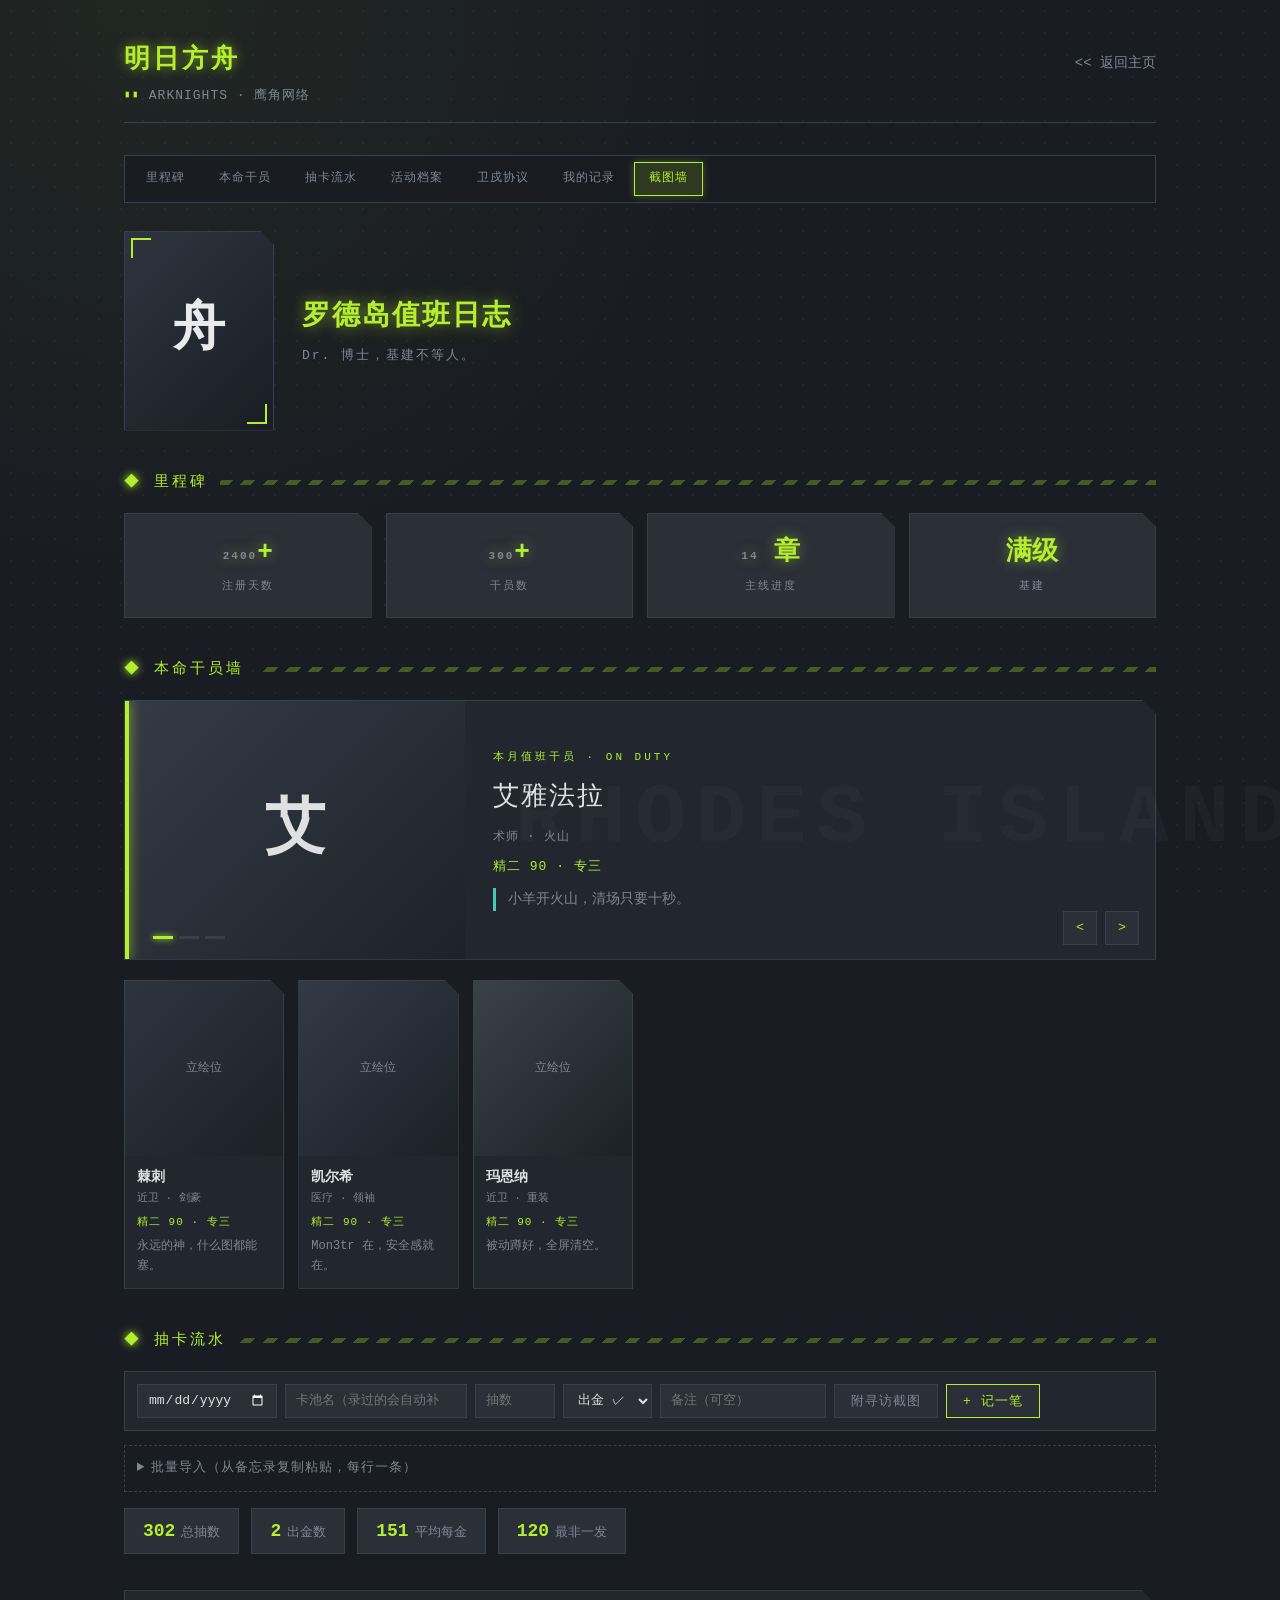
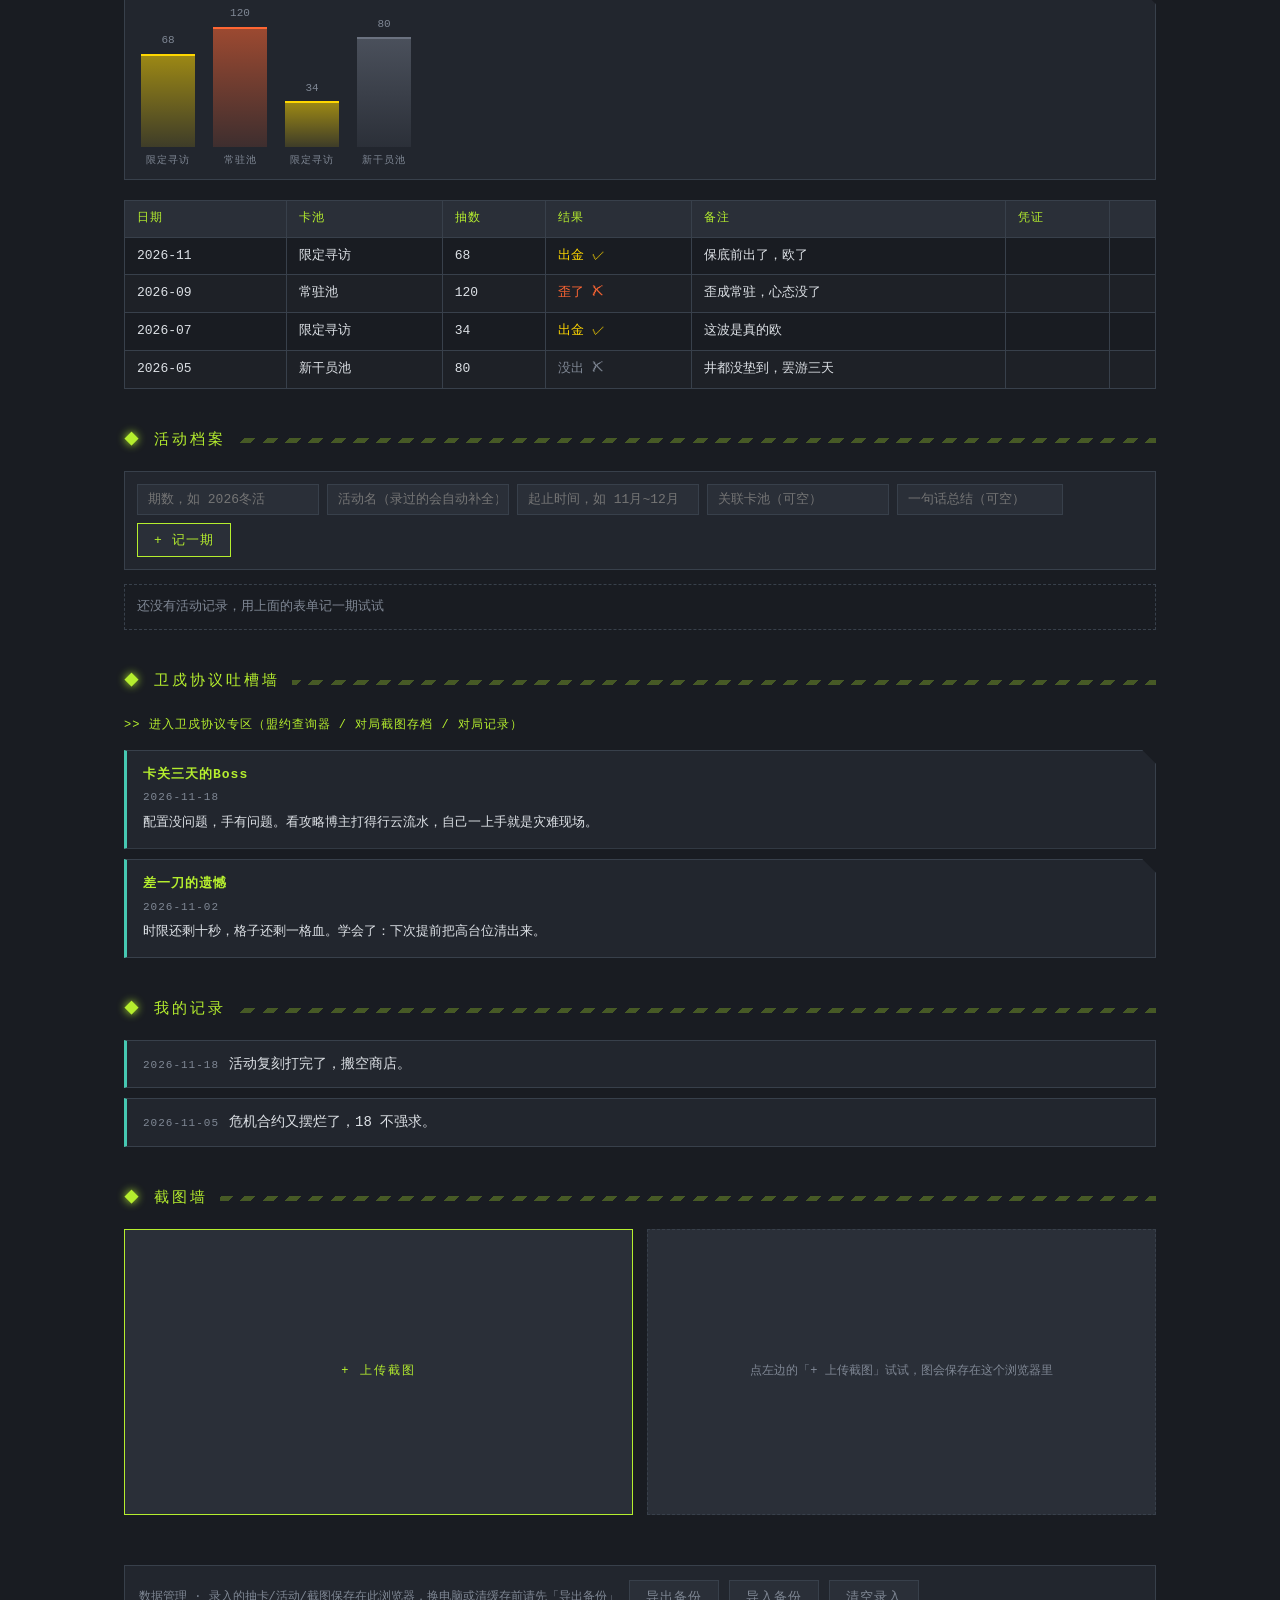
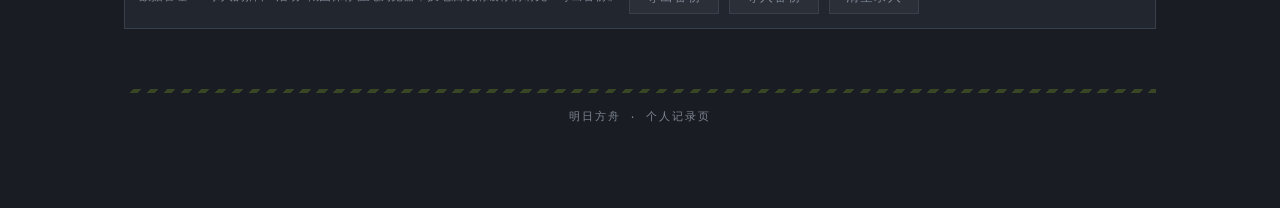
==== commit 1ad2fff0: "Add files via upload" ====
--- a/arknights.html
+++ b/arknights.html
@@ -138,6 +138,7 @@
     <!-- ===== 卫戍协议吐槽墙（复制一个 <div class="rant"> 就能加新吐槽） ===== -->
     <section id="rant">
       <div class="sec-title">卫戍协议吐槽墙</div>
+      <a class="go-zone" href="garrison.html">&gt;&gt; 进入卫戍协议专区（盟约查询器 / 对局截图存档 / 对局记录）</a>
       <div class="rant">
         <div class="rt">卡关三天的Boss</div>
         <div class="rd">2026-11-18</div>
--- a/style.css
+++ b/style.css
@@ -604,6 +604,195 @@
 .theme-ak ::-webkit-scrollbar-track { background: var(--bg); }
 .theme-ak ::-webkit-scrollbar-thumb { background: var(--border); }
 .theme-ak ::-webkit-scrollbar-thumb:hover { background: var(--accent); }
+
+/* ==================== 全站视觉升级 ==================== */
+
+/* 各页右下角水印（文字由 --wm 决定） */
+body::after {
+  content: var(--wm, "MY GAME VAULT");
+  position: fixed;
+  right: -16px;
+  bottom: 10px;
+  font-family: "Orbitron", Consolas, monospace;
+  font-size: 80px;
+  font-weight: 700;
+  letter-spacing: 8px;
+  color: rgba(224, 224, 224, 0.028);
+  pointer-events: none;
+  user-select: none;
+  white-space: nowrap;
+}
+body.theme-hsr      { --wm: "STAR RAIL"; }
+body.theme-endfield { --wm: "ENDFIELD"; }
+
+/* ===== 主页 hero 横幅 ===== */
+.hero-banner {
+  position: relative;
+  padding: 42px 36px;
+  margin-bottom: 34px;
+  border: 1px solid var(--border);
+  background:
+    radial-gradient(circle at 82% 18%, rgba(0, 255, 136, 0.09), transparent 50%),
+    radial-gradient(circle at 12% 85%, rgba(255, 0, 255, 0.07), transparent 50%),
+    repeating-linear-gradient(0deg, transparent 0 3px, rgba(255, 255, 255, 0.014) 3px 4px),
+    var(--card);
+  clip-path: polygon(0 0, calc(100% - 22px) 0, 100% 22px, 100% 100%, 0 100%);
+  overflow: hidden;
+}
+.hero-banner h2 {
+  font-family: "Orbitron", Consolas, monospace;
+  font-size: 32px;
+  letter-spacing: 6px;
+  color: var(--text);
+}
+.hero-banner h2 span { color: var(--accent); text-shadow: 0 0 16px var(--accent); }
+.hero-banner .tagline { color: var(--text-dim); font-size: 13px; letter-spacing: 2px; margin-top: 10px; }
+.hero-banner .tagline::before { content: "▮▮ "; color: var(--accent); }
+.hero-banner .hud {
+  position: absolute;
+  right: 22px;
+  top: 50%;
+  transform: translateY(-50%);
+  display: flex;
+  flex-direction: column;
+  gap: 5px;
+}
+.hero-banner .hud i { width: 26px; height: 3px; background: var(--border); }
+.hero-banner .hud i:nth-child(2) { background: var(--accent); box-shadow: 0 0 8px var(--accent); }
+.hero-banner .hud i:nth-child(3) { width: 18px; }
+
+/* ===== 主页专区卡片升级（带渐变封面区） ===== */
+.zone { padding: 0; }
+.zone .zcover {
+  height: 96px;
+  position: relative;
+  display: flex;
+  align-items: center;
+  justify-content: center;
+  border-bottom: 1px solid var(--border);
+  background: linear-gradient(135deg,
+    color-mix(in srgb, var(--z) 32%, var(--card)) 0%,
+    color-mix(in srgb, var(--z) 10%, var(--card)) 55%,
+    var(--card) 100%);
+}
+.zone .zglyph {
+  font-family: "Orbitron", Consolas, monospace;
+  font-size: 44px;
+  font-weight: 700;
+  color: color-mix(in srgb, var(--z) 80%, white);
+  text-shadow: 0 0 18px var(--z);
+  transition: transform 200ms cubic-bezier(0.4, 0, 0.2, 1);
+}
+.zone:hover .zglyph { transform: scale(1.18); }
+.zone .ztag {
+  position: absolute;
+  top: 8px;
+  left: 12px;
+  font-size: 10px;
+  letter-spacing: 2px;
+  color: color-mix(in srgb, var(--z) 75%, white);
+  opacity: 0.85;
+}
+.zone .zbody { padding: 16px 20px 20px; }
+.zone .zbody h2 {
+  font-family: "Orbitron", Consolas, monospace;
+  font-size: 19px;
+  margin: 0 0 6px;
+  color: var(--text);
+}
+.zone .zbody p { font-size: 13px; color: var(--text-dim); margin: 0; }
+.zone .go { display: inline-block; margin-top: 12px; font-size: 12px; color: var(--z); }
+
+/* ===== 星铁 / 终末地专页：悬停反馈与滚动条 ===== */
+.theme-hsr .notes li:hover,
+.theme-endfield .notes li:hover { filter: brightness(1.12); border-left-color: var(--accent); }
+.theme-hsr .shot:hover,
+.theme-endfield .shot:hover { border-style: solid; border-color: var(--accent); }
+.theme-hsr .fact:hover,
+.theme-endfield .fact:hover { filter: brightness(1.1); }
+.theme-hsr ::-webkit-scrollbar,
+.theme-endfield ::-webkit-scrollbar { width: 8px; height: 8px; }
+.theme-hsr ::-webkit-scrollbar-track,
+.theme-endfield ::-webkit-scrollbar-track { background: var(--bg); }
+.theme-hsr ::-webkit-scrollbar-thumb,
+.theme-endfield ::-webkit-scrollbar-thumb { background: var(--border); }
+.theme-hsr ::-webkit-scrollbar-thumb:hover,
+.theme-endfield ::-webkit-scrollbar-thumb:hover { background: var(--accent); }
+
+/* 专页页面内导航条复用（与明日方舟页一致） */
+section[id] { scroll-margin-top: 70px; }
+
+/* ===== 卫戍协议专区入口链接（明日方舟专页内） ===== */
+.go-zone {
+  display: inline-block;
+  margin: -8px 0 14px;
+  font-size: 12px;
+  letter-spacing: 1px;
+  color: var(--accent);
+  text-decoration: none;
+}
+.go-zone:hover { text-shadow: 0 0 8px var(--accent); }
+
+/* ===== 盟约查询器 ===== */
+.pact-search {
+  width: min(360px, 100%);
+  margin-bottom: 14px;
+  padding: 8px 12px;
+  background: var(--muted);
+  border: 1px solid var(--border);
+  color: var(--text);
+  font-family: inherit;
+  font-size: 13px;
+}
+.pact-search:focus {
+  outline: none;
+  border-color: var(--accent);
+  box-shadow: 0 0 6px color-mix(in srgb, var(--accent) 35%, transparent);
+}
+.pact-group { margin-bottom: 14px; }
+.pact-group .pg-name {
+  font-size: 12px;
+  letter-spacing: 2px;
+  color: var(--accent);
+  margin-bottom: 8px;
+}
+.pact-chips { display: flex; flex-wrap: wrap; gap: 8px; }
+.pact-chip { position: relative; }
+.pact-chip input { position: absolute; opacity: 0; width: 0; height: 0; }
+.pact-chip span {
+  display: inline-block;
+  padding: 6px 14px;
+  border: 1px solid var(--border);
+  background: var(--card);
+  color: var(--text-dim);
+  font-size: 13px;
+  cursor: pointer;
+  user-select: none;
+  transition: all 150ms;
+  clip-path: polygon(0 0, calc(100% - 10px) 0, 100% 10px, 100% 100%, 0 100%);
+}
+.pact-chip input:checked + span {
+  background: var(--accent);
+  border-color: var(--accent);
+  color: #14160e;
+  font-weight: bold;
+  box-shadow: 0 0 10px color-mix(in srgb, var(--accent) 45%, transparent);
+}
+.pact-chip span:hover { border-color: var(--accent); color: var(--accent); }
+.pact-chip input:checked + span:hover { color: #14160e; }
+.pact-result { margin-top: 20px; }
+.pact-card {
+  border: 1px solid var(--border);
+  border-left: 3px solid var(--accent);
+  background: var(--card);
+  padding: 12px 16px;
+  margin-bottom: 8px;
+  animation: fadein 300ms ease-out;
+}
+.pact-card .pn { color: var(--accent); font-weight: bold; font-size: 14px; }
+.pact-card .pt { font-size: 11px; color: var(--text-dim); margin-left: 8px; letter-spacing: 1px; }
+.pact-card .pe { font-size: 13px; margin-top: 4px; }
+.pact-card .pp { font-size: 12px; color: var(--accent2); margin-top: 4px; }
 /* ===== 页面内录入（表单 / 按钮 / 批量导入） ===== */
 .addform {
   display: flex;
